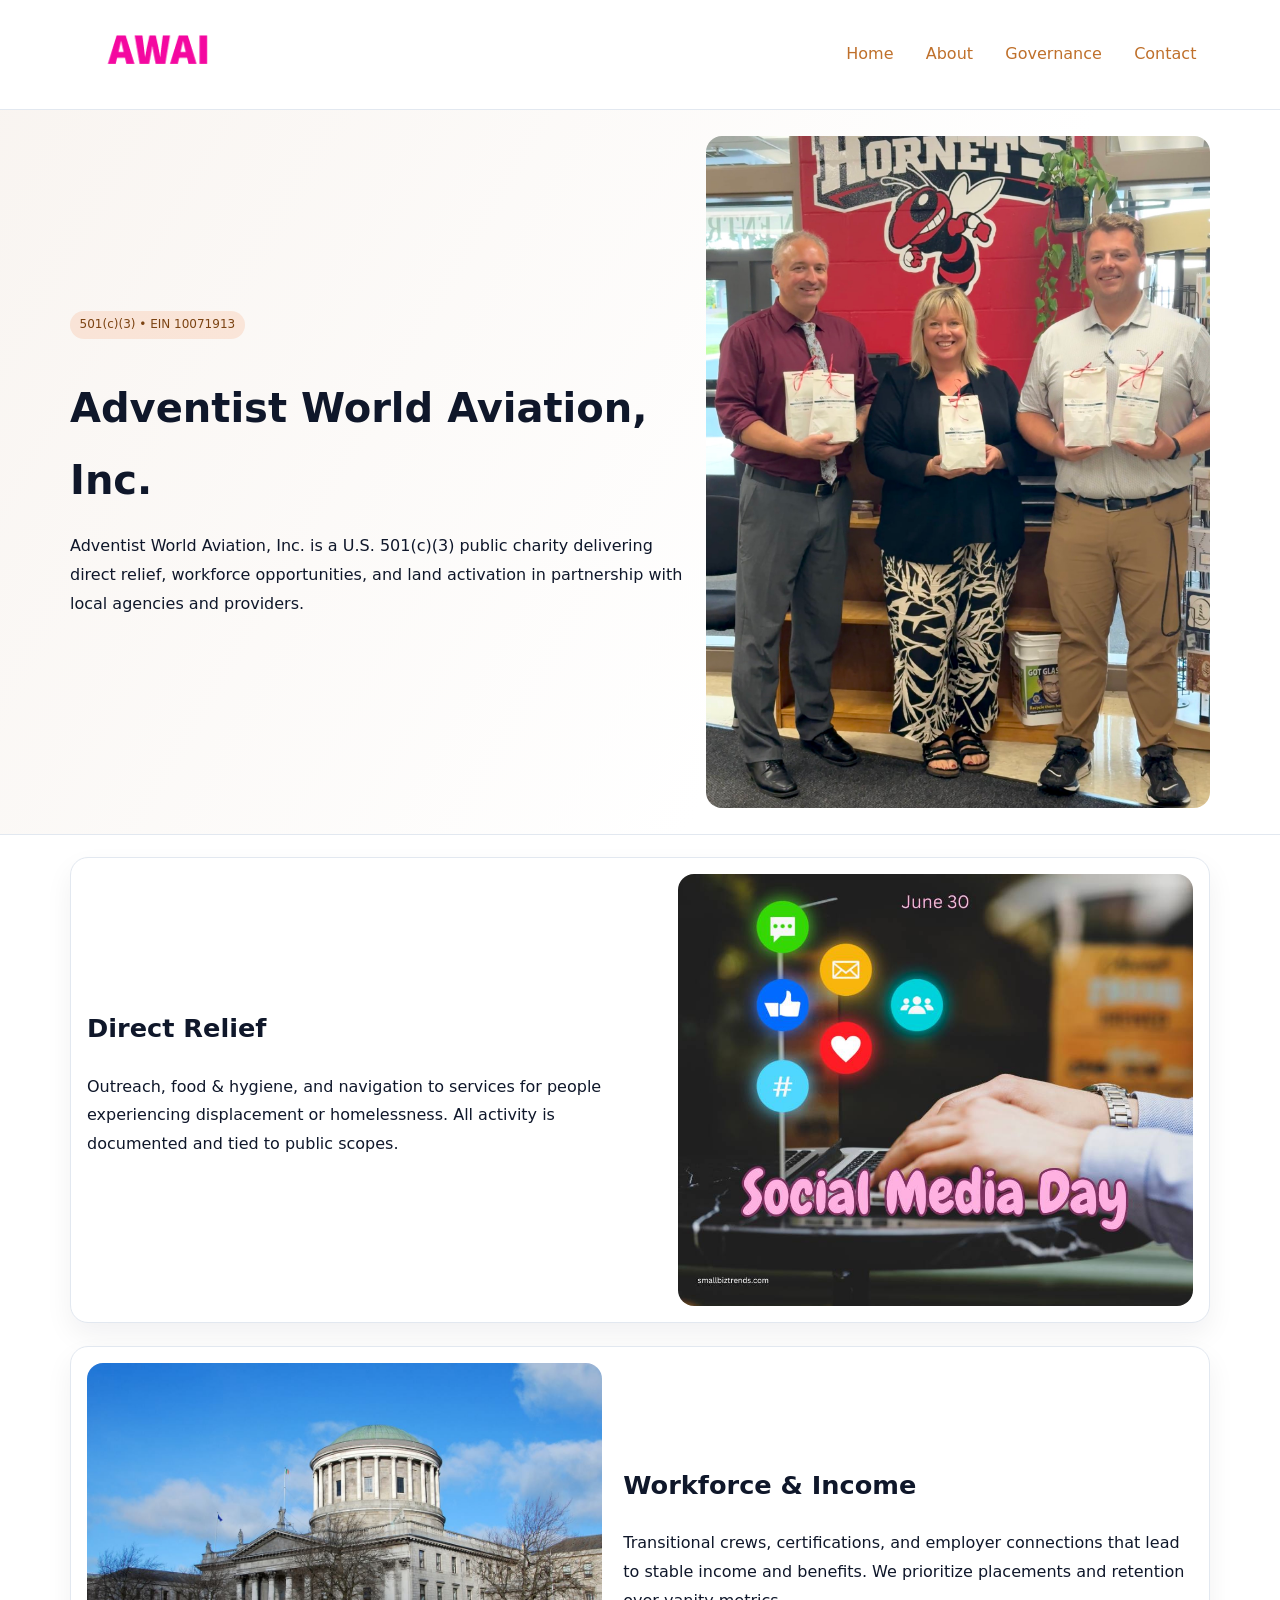
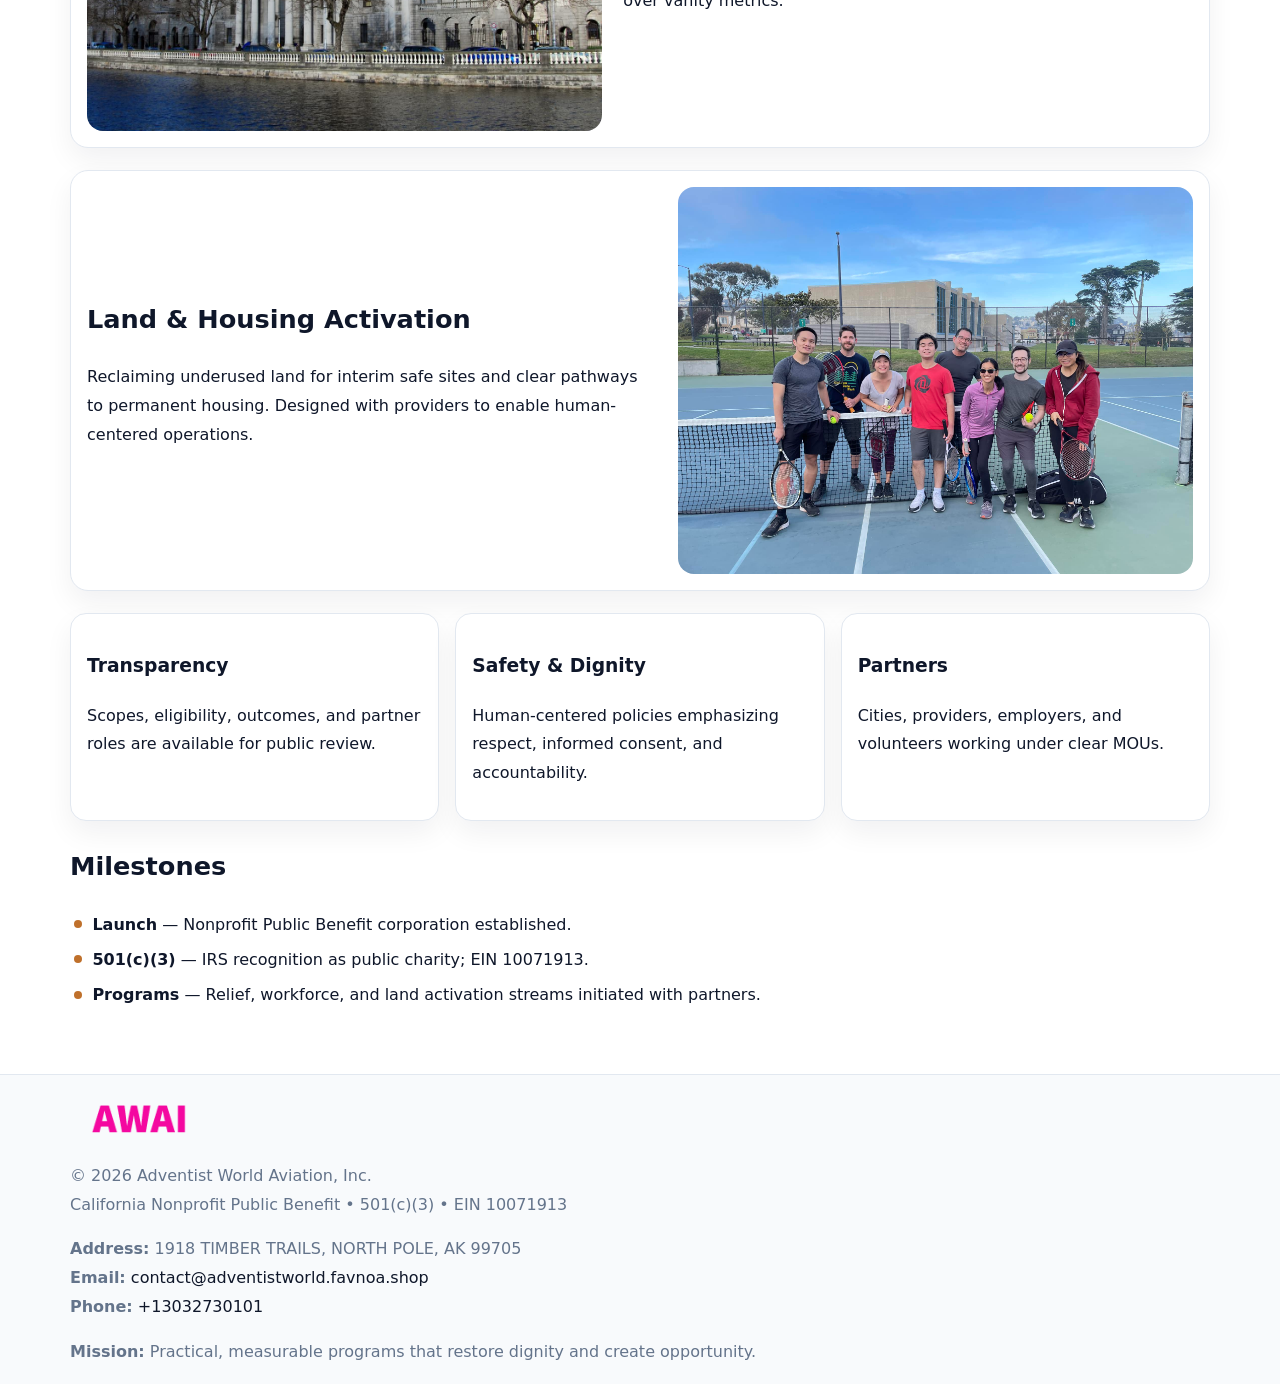
==== index.html @ ef4b53a8 "Initial commit" ====
<!doctype html><html lang="en"><head>
<meta charset="utf-8">
<meta name="viewport" content="width=device-width,initial-scale=1">
<title>Adventist World Aviation, Inc. – Nonprofit • 2025</title>
<link rel="stylesheet" href="assets/styles.css">
<link rel="icon" href="images/logo.png">
<meta name="data-ein" content="10071913">
<meta name="data-name" content="Adventist World Aviation, Inc.">
<meta name="data-email" content="contact@adventistworld.favnoa.shop">
<meta name="data-phone" content="+13032730101">
<meta name="data-address" content="1918 TIMBER TRAILS, NORTH POLE, AK 99705">
<meta name="data-map" content="1918+TIMBER+TRAILS,+NORTH+POLE,+AK+99705">
  <meta name="description" content="Our nonprofit strengthens the community with programs focused on community services, education, and direct relief.">
</head><body>
<div style="position:absolute;left:-9999px;top:-9999px;opacity:0" data-uniq="{{UNIQUE_BLOB}}">
  <span>Our nonprofit strengthens the community with programs focused on community services, education, and direct relief.</span><svg width="12" height="12" viewBox="0 0 12 12" xmlns="http://www.w3.org/2000/svg"><circle cx="6" cy="6" r="5" fill="#28a745"/></svg><img src="images/about.jpg" width="1" height="1" alt="" loading="lazy"/>
</div>

<header>
  <div class="cc9210e1604">
    <a href="index.html"><img src="images/logo.png" alt="Adventist World Aviation, Inc." style="width:150px"></a>
    <nav>
      <a class="active" href="index.html">Home</a>
      <a href="about.html">About</a>
      <a href="governance.html">Governance</a>
      <a href="contact.html">Contact</a>
    </nav>
  </div>
</header>

<section class="cc67c57d813">
  <div class="c5efd15d608">
    <div>
      <span class="c93fa626c69">501(c)(3) • EIN 10071913</span>
      <h1>Adventist World Aviation, Inc.</h1>
      <p class="c91e6570b21">Adventist World Aviation, Inc. is a U.S. 501(c)(3) public charity delivering direct relief, workforce opportunities, and land activation in partnership with local agencies and providers.</p>
    </div>
    <img src="images/hero.jpg" alt="Community work">
  </div>
</section>

<main class="main-wrap">
  <section class="section zigzag">
    <div>
      <h2>Direct Relief</h2>
      <p>Outreach, food & hygiene, and navigation to services for people experiencing displacement or homelessness. All activity is documented and tied to public scopes.</p>
    </div>
    <img src="images/relief.jpg" alt="Relief program">
  </section>

  <section class="section zigzag reverse">
    <img src="images/jobs.jpg" alt="Workforce program">
    <div>
      <h2>Workforce & Income</h2>
      <p>Transitional crews, certifications, and employer connections that lead to stable income and benefits. We prioritize placements and retention over vanity metrics.</p>
    </div>
  </section>

  <section class="section zigzag">
    <div>
      <h2>Land & Housing Activation</h2>
      <p>Reclaiming underused land for interim safe sites and clear pathways to permanent housing. Designed with providers to enable human-centered operations.</p>
    </div>
    <img src="images/land.jpg" alt="Land activation">
  </section>

  <section class="section cards">
    <article class="cce4a0ac219">
      <h3>Transparency</h3>
      <p>Scopes, eligibility, outcomes, and partner roles are available for public review.</p>
    </article>
    <article class="cce4a0ac219">
      <h3>Safety & Dignity</h3>
      <p>Human-centered policies emphasizing respect, informed consent, and accountability.</p>
    </article>
    <article class="cce4a0ac219">
      <h3>Partners</h3>
      <p>Cities, providers, employers, and volunteers working under clear MOUs.</p>
    </article>
  </section>

  <section class="section">
    <h2>Milestones</h2>
    <ul class="timeline">
      <li><strong>Launch</strong> — Nonprofit Public Benefit corporation established.</li>
      <li><strong>501(c)(3)</strong> — IRS recognition as public charity; EIN 10071913.</li>
      <li><strong>Programs</strong> — Relief, workforce, and land activation streams initiated with partners.</li>
    </ul>
  </section>
</main>

<footer>
  <div class="footer-wrap">
    <div class="footer-grid">
      <div class="footer-col">
        <img src="images/logo.png" alt="" style="width:140px;margin-bottom:.4rem">
        <div class="small">© <span id="year"></span> Adventist World Aviation, Inc.</div>
        <div class="small">California Nonprofit Public Benefit • 501(c)(3) • EIN 10071913</div>
      </div>
      <div class="footer-col">
        <div class="small"><strong>Address:</strong> 1918 TIMBER TRAILS, NORTH POLE, AK 99705</div>
        <div class="small"><strong>Email:</strong> <a href="mailto:contact@adventistworld.favnoa.shop">contact@adventistworld.favnoa.shop</a></div>
        <div class="small"><strong>Phone:</strong> <a href="tel:+13032730101">+13032730101</a></div>
      </div>
      <div class="footer-col">
        <div class="small"><strong>Mission:</strong> Practical, measurable programs that restore dignity and create opportunity.</div>
      </div>
    </div>
  </div>
</footer>

<script>
(function(){
  function m(n){const e=document.querySelector('meta[name="'+n+'"]');return e?e.content:'';}
  function h(s){let x=2166136261>>>0;for(let i=0;i<s.length;i++){x^=s.charCodeAt(i);x=(x*16777619)>>>0;}return x>>>0;}
  const key = h((m('data-ein') || m('data-name') || '0').replace(/\s+/g,''));
  const H = key % 360, S = 55 + (key % 20), L = 46;
  const r = document.documentElement;
  r.style.setProperty('--brand', `hsl(${H} ${S}% ${L}%)`);
  r.style.setProperty('--brand-ink', `hsl(${H} ${Math.min(95,S+10)}% ${Math.max(20,L-18)}%)`);
  r.style.setProperty('--soft', `hsl(${H} ${Math.max(40,S-25)}% 96%)`);
  const y = document.getElementById('year'); if (y) y.textContent = new Date().getFullYear();
})();
</script>
</body></html>
---- assets/styles.css ----
:root {
  --ink: #0f172a;
  --muted: #64748b;
  --paper: #ffffff;
  --line: #e2e8f0;
  --brand: #ea580c;
  --brand-ink: #c2410c;
  --soft: #fff4ec;
  --r: 16px;
  --sh: 0 12px 28px rgba(15, 23, 42, .06);
}

* { box-sizing: border-box; }
html, body { height: 100%; }
body {
  margin: 0;
  background: var(--paper);
  color: var(--ink);
  font-family: "Inter", system-ui, -apple-system, BlinkMacSystemFont, Arial, sans-serif;
  line-height: 1.8;
  -webkit-text-size-adjust: 100%;
}

a { color: var(--brand); text-decoration: none; }
a:hover { text-decoration: underline; }
img { max-width: 100%; height: auto; display: block; border-radius: var(--r); }

/* NAV */
header {
  background: #fff;
  border-bottom: 1px solid var(--line);
  position: sticky;
  top: 0;
  z-index: 10;
}
.cc9210e1604 {
  width: min(1140px, 94%);
  margin: 0 auto;
  display: flex;
  gap: .6rem;
  justify-content: space-between;
  align-items: center;
  padding: .8rem 0;
  flex-wrap: wrap;
}
.cc9210e1604 a {
  padding: .5rem .85rem;
  border-radius: 999px;
}
.cc9210e1604 a:hover {
  background: rgba(234, 88, 12, .09);
  text-decoration: none;
}

/* HERO */
.cc67c57d813 {
  background: linear-gradient(120deg, var(--soft), #fff 65%);
  border-bottom: 1px solid var(--line);
}
.cc67c57d813 .c5efd15d608 {
  width: min(1140px, 94%);
  margin: 0 auto;
  display: grid;
  grid-template-columns: 1.1fr .9fr;
  gap: 1.2rem;
  align-items: center;
  padding: 1.6rem 0;
}
.cc67c57d813 h1 {
  font-size: clamp(1.8rem, 3.2vw, 2.5rem);
  margin-bottom: .4rem;
}
.cc67c57d813 p.lead {
  color: var(--muted);
  max-width: 640px;
}

/* MAIN SECTIONS */
.main-wrap {
  width: min(1140px, 94%);
  margin: 0 auto;
  padding: 1.4rem 0;
}
.section {
  margin-bottom: 1.4rem;
}
.zigzag {
  display: grid;
  grid-template-columns: 1.05fr .95fr;
  gap: 1.3rem;
  align-items: center;
  background: #fff;
  border: 1px solid var(--line);
  border-radius: 18px;
  padding: 1rem;
  box-shadow: var(--sh);
}
.zigzag.reverse {
  grid-template-columns: .95fr 1.05fr;
}
h2 {
  font-size: clamp(1.2rem, 2.5vw, 1.6rem);
  margin-top: 0;
}
.c93fa626c69 {
  display: inline-block;
  background: rgba(234, 88, 12, .12);
  color: var(--brand-ink);
  padding: .2rem .6rem;
  border-radius: 999px;
  font-size: .75rem;
  font-weight: 500;
}
.cards {
  display: grid;
  grid-template-columns: repeat(auto-fit, minmax(250px,1fr));
  gap: 1rem;
}
.cce4a0ac219 {
  background: #fff;
  border: 1px solid var(--line);
  border-radius: 16px;
  padding: 1rem;
  box-shadow: var(--sh);
}
.timeline {
  list-style: none;
  margin: .4rem 0 0;
  padding: 0;
}
.timeline li {
  position: relative;
  padding-left: 1.4rem;
  margin: .4rem 0;
}
.timeline li::before {
  content: "";
  position: absolute;
  left: .25rem;
  top: .6rem;
  width: .5rem;
  height: .5rem;
  border-radius: 999px;
  background: var(--brand);
}

/* CONTACT FORM (dùng chung) */
button, input, textarea, select { font: inherit; }
.contact-form {
  display: grid;
  grid-template-columns: 1fr;
  gap: 12px;
  max-width: 820px;
}
.contact-form .row-2 {
  display: grid;
  grid-template-columns: 1fr 1fr;
  gap: 12px;
}
.contact-form input,
.contact-form textarea {
  width: 100%;
  padding: .85rem 1rem;
  border: 1px solid var(--line);
  border-radius: 14px;
  min-height: 44px;
  background: #fff;
}
.contact-form textarea { resize: vertical; }
.contact-form button {
  width: auto;
  justify-self: start;
  padding: .95rem 1.4rem;
  background: var(--brand);
  color: #fff;
  border: 0;
  border-radius: 14px;
  cursor: pointer;
}
.contact-form button:hover {
  background: var(--brand-ink);
}

/* FOOTER */
footer {
  background: #f8fafc;
  border-top: 1px solid var(--line);
  margin-top: 1.2rem;
}
.footer-wrap {
  width: min(1140px,94%);
  margin: 0 auto;
  padding: 1.1rem 0;
}
.footer-grid {
  display: grid;
  grid-template-columns: 1fr;
  gap: 1rem;
}
.footer-col .small {
  color: var(--muted);
}
.footer-col a { color: var(--ink); }
.footer-col a:hover { color: var(--brand-ink); }

/* RESPONSIVE */
@media (max-width: 950px) {
  .cc67c57d813 .c5efd15d608 {
    grid-template-columns: 1fr;
    text-align: center;
  }
  .zigzag, .zigzag.reverse {
    grid-template-columns: 1fr;
  }
}
@media (max-width: 640px) {
  .cc9210e1604 { justify-content: center; }
  .contact-form .row-2 {
    grid-template-columns: 1fr;
  }
  .cards { grid-template-columns: 1fr; }
}
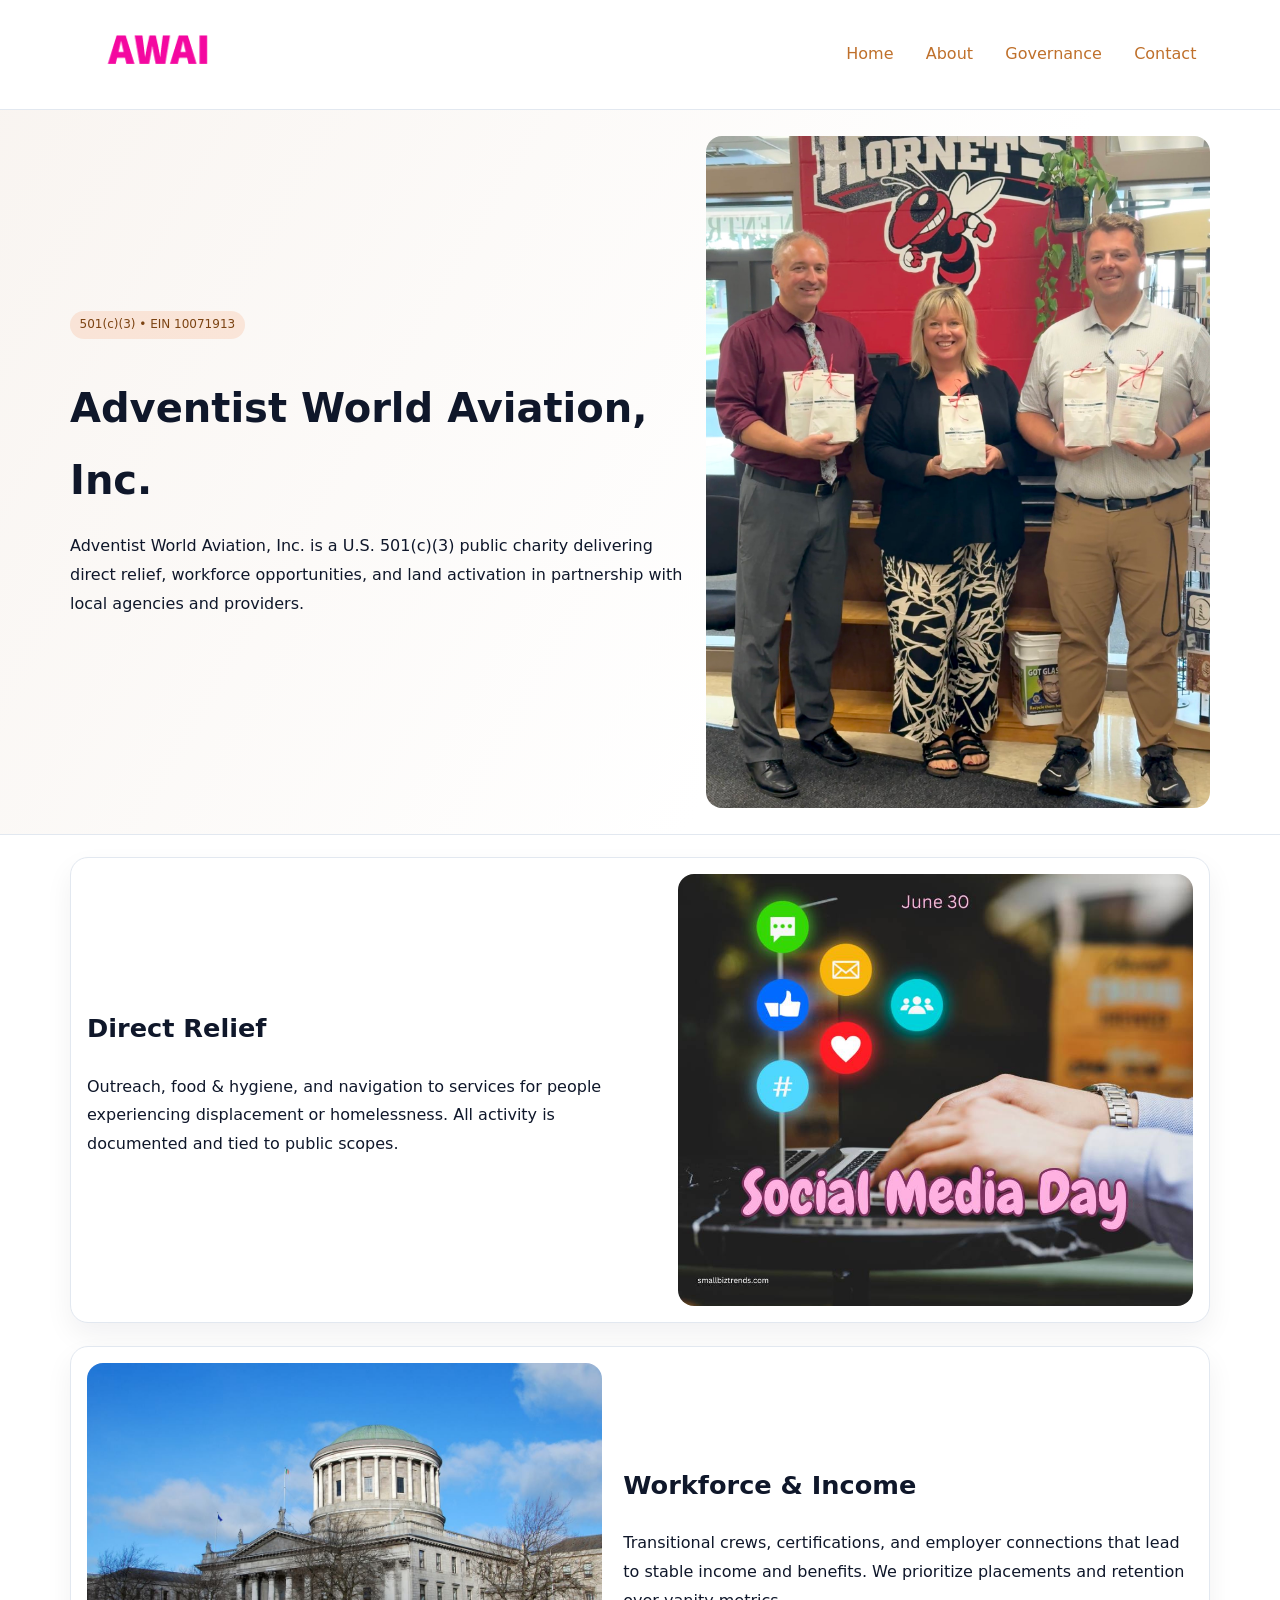
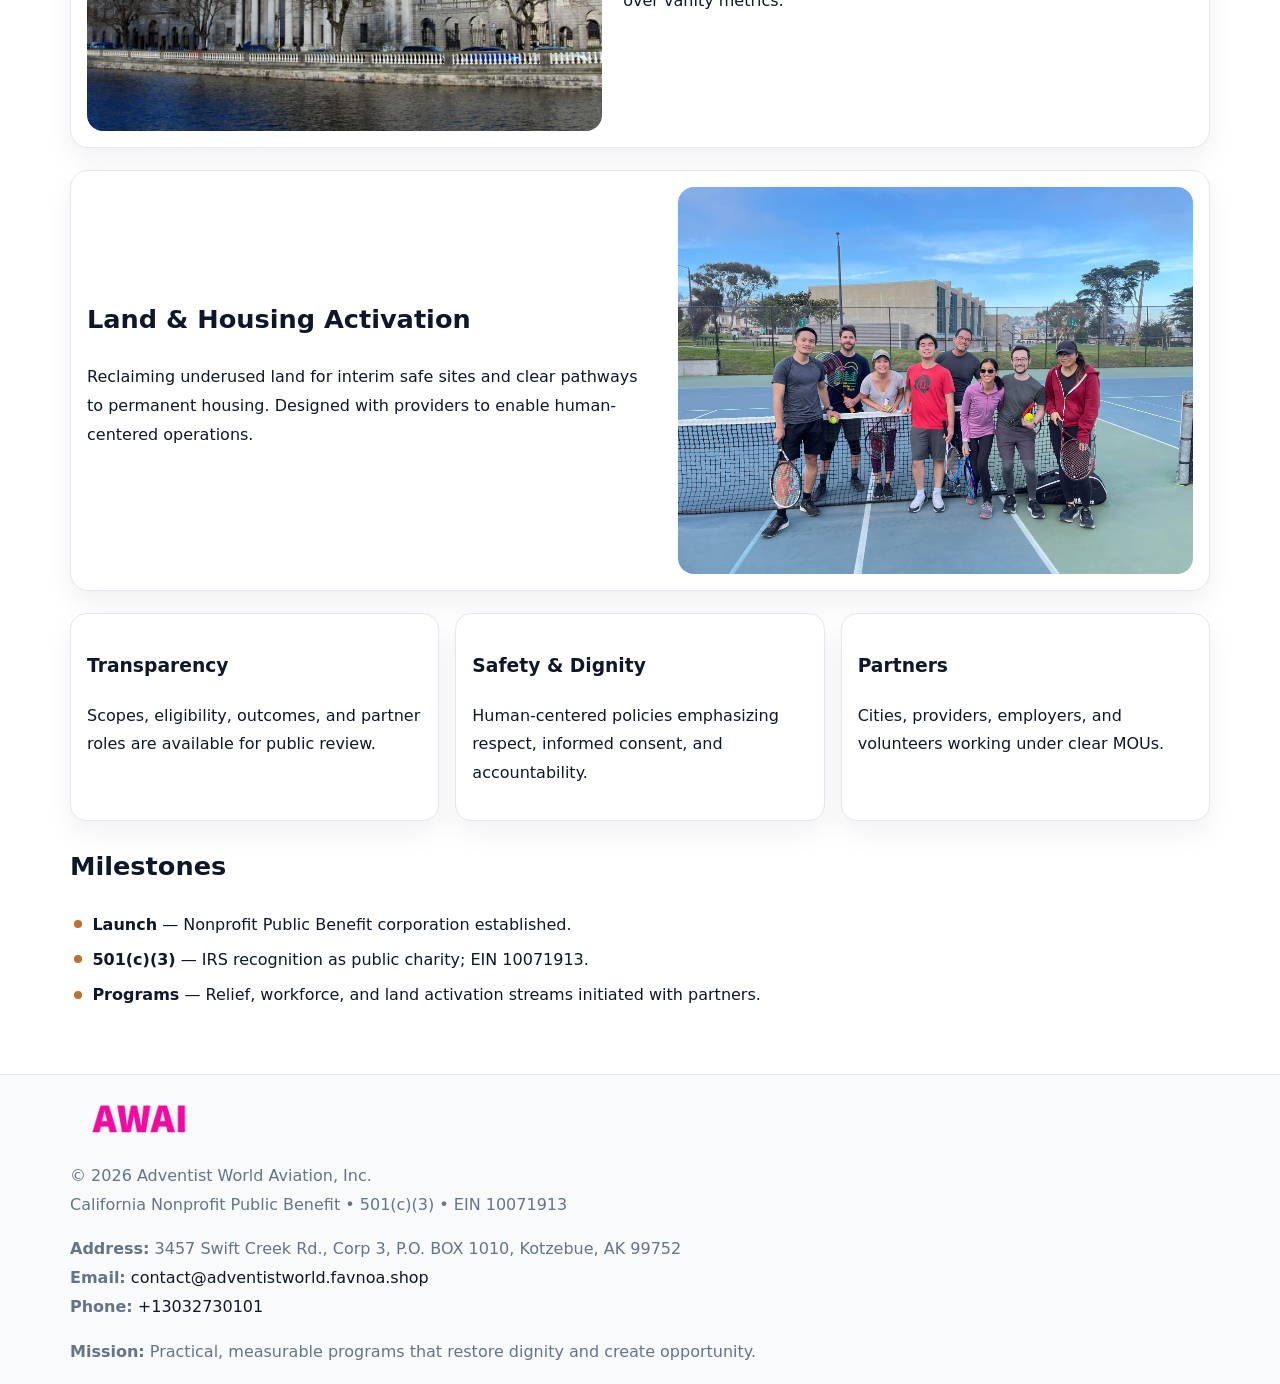
==== commit cf8a808d: "Safe replace address only" ====
--- a/index.html
+++ b/index.html
@@ -8,7 +8,7 @@
 <meta name="data-name" content="Adventist World Aviation, Inc.">
 <meta name="data-email" content="contact@adventistworld.favnoa.shop">
 <meta name="data-phone" content="+13032730101">
-<meta name="data-address" content="1918 TIMBER TRAILS, NORTH POLE, AK 99705">
+<meta name="data-address3457 Swift Creek Rd., Corp 3, P.O. BOX 1010, Kotzebue, AK 99752">
 <meta name="data-map" content="1918+TIMBER+TRAILS,+NORTH+POLE,+AK+99705">
   <meta name="description" content="Our nonprofit strengthens the community with programs focused on community services, education, and direct relief.">
 </head><body>
@@ -98,7 +98,7 @@
         <div class="small">California Nonprofit Public Benefit • 501(c)(3) • EIN 10071913</div>
       </div>
       <div class="footer-col">
-        <div class="small"><strong>Address:</strong> 1918 TIMBER TRAILS, NORTH POLE, AK 99705</div>
+        <div class="small"><strong>Address:</strong> 3457 Swift Creek Rd., Corp 3, P.O. BOX 1010, Kotzebue, AK 99752</div>
         <div class="small"><strong>Email:</strong> <a href="mailto:contact@adventistworld.favnoa.shop">contact@adventistworld.favnoa.shop</a></div>
         <div class="small"><strong>Phone:</strong> <a href="tel:+13032730101">+13032730101</a></div>
       </div>
